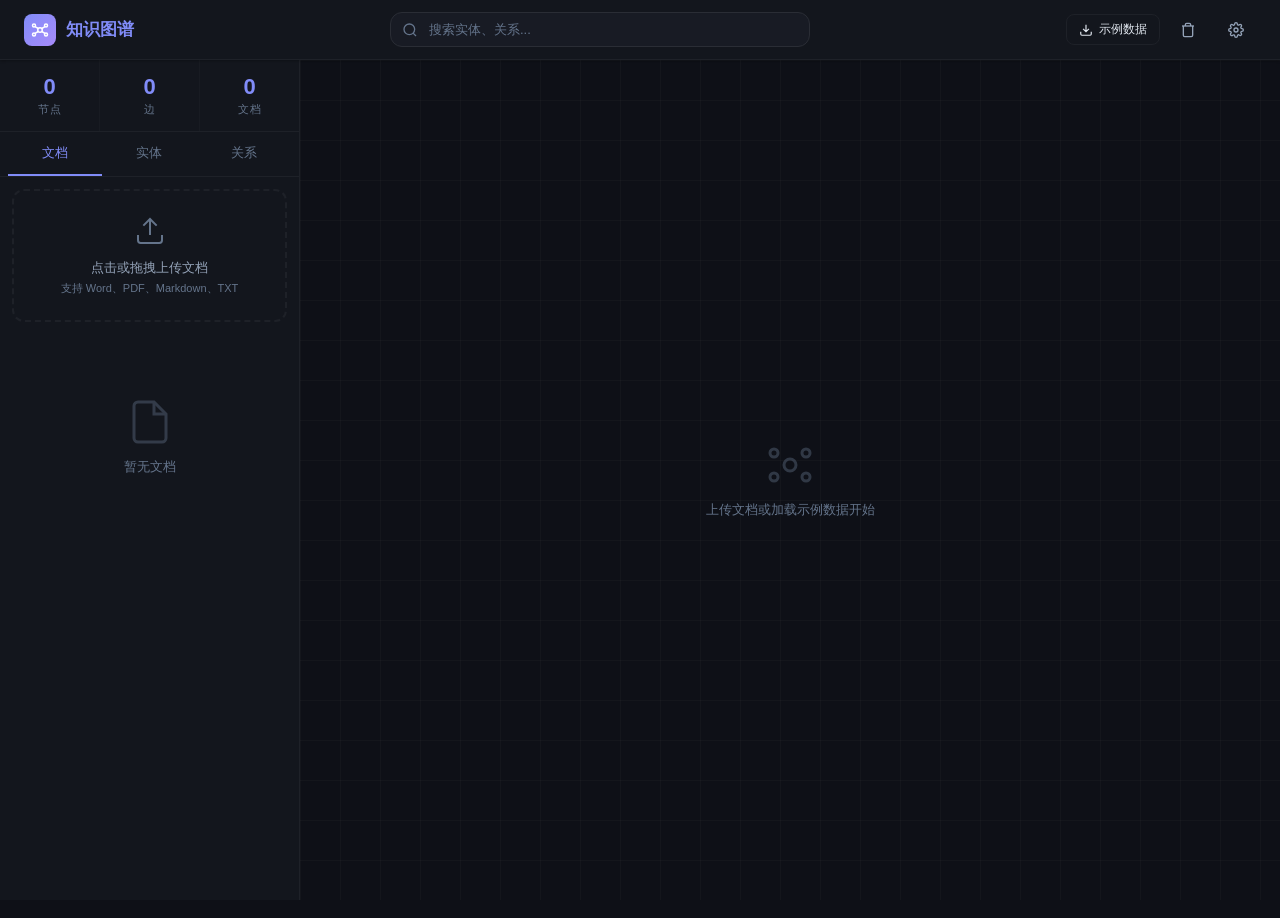
==== templates/index.html @ e2aa8353 "feat: 全局视图按钮 + 点击文档卡片筛选图谱 - 左下角新增全局视图按钮（zoom-to-fit），清除筛选并缩放适配所有节点 - 点击文档卡片单选模式：只显示该文档的实体，再次点击取消 - 修" ====
<!DOCTYPE html>
<html lang="zh-CN">
<head>
<meta charset="UTF-8">
<meta name="viewport" content="width=device-width, initial-scale=1.0">
<title>知识图谱</title>
<script src="https://d3js.org/d3.v7.min.js"></script>
<style>
*{margin:0;padding:0;box-sizing:border-box}
:root{
  --bg-primary:#13161d;
  --bg-secondary:#0e1017;
  --bg-tertiary:#181b24;
  --bg-elevated:#1a1c24;
  --border:#1e2128;
  --border-subtle:#181b22;
  --text-primary:#e2e8f0;
  --text-secondary:#94a3b8;
  --text-muted:#64748b;
  --accent:#818cf8;
  --accent-hover:#6366f1;
  --accent-light:rgba(129,140,248,0.1);
  --green:#4ade80;
  --green-light:rgba(74,222,128,0.1);
  --red:#f87171;
  --red-light:rgba(248,113,113,0.1);
  --yellow:#fbbf24;
  --yellow-light:rgba(251,191,36,0.1);
  --cyan:#22d3ee;
  --cyan-light:rgba(34,211,238,0.1);
  --purple:#a78bfa;
  --purple-light:rgba(167,139,250,0.1);
  --orange:#fb923c;
  --orange-light:rgba(251,146,60,0.1);
  --shadow-sm:0 1px 3px rgba(0,0,0,0.3);
  --shadow:0 4px 16px rgba(0,0,0,0.4);
  --shadow-lg:0 8px 32px rgba(0,0,0,0.5);
  --radius:12px;
  --radius-sm:8px;
  --radius-xs:6px;
  --transition:all 0.2s cubic-bezier(0.4,0,0.2,1);
}
body{font-family:'Inter',-apple-system,BlinkMacSystemFont,'Segoe UI',sans-serif;background:var(--bg-secondary);color:var(--text-primary);min-height:100vh;overflow:hidden}

/* Layout */
.app{display:grid;grid-template-columns:300px 1fr;grid-template-rows:60px 1fr;height:100vh}

/* Header */
.header{grid-column:1/-1;background:var(--bg-primary);border-bottom:1px solid var(--border);display:flex;align-items:center;padding:0 24px;gap:16px;z-index:100;box-shadow:var(--shadow-sm)}
.logo{display:flex;align-items:center;gap:10px;font-weight:700;font-size:17px;color:var(--accent)}
.logo-icon{width:32px;height:32px;background:linear-gradient(135deg,#818cf8,#a78bfa);border-radius:8px;display:flex;align-items:center;justify-content:center}
.logo-icon svg{width:18px;height:18px;color:#fff}
.header-center{flex:1;display:flex;justify-content:center}
.search-global{width:420px;position:relative}
.search-global input{width:100%;padding:9px 14px 9px 38px;background:var(--bg-tertiary);border:1px solid #2a2d35;border-radius:var(--radius);color:var(--text-primary);font-size:13px;outline:none;transition:var(--transition)}
.search-global input:focus{background:var(--bg-primary);border-color:var(--accent);box-shadow:0 0 0 3px var(--accent-light)}
.search-global input::placeholder{color:var(--text-muted)}
.search-global svg{position:absolute;left:12px;top:50%;transform:translateY(-50%);color:var(--text-muted)}
.header-actions{display:flex;gap:8px}

/* Buttons */
.btn{display:inline-flex;align-items:center;gap:6px;padding:8px 16px;border:1px solid var(--border);border-radius:var(--radius-sm);background:var(--bg-primary);color:var(--text-primary);font-size:13px;font-weight:500;cursor:pointer;transition:var(--transition);white-space:nowrap}
.btn:hover{background:var(--bg-tertiary);border-color:var(--text-muted)}
.btn-icon{padding:8px;border:none;background:transparent;color:var(--text-secondary)}
.btn-icon:hover{color:var(--text-primary);background:var(--bg-tertiary)}
.btn-primary{background:var(--accent);border-color:var(--accent);color:#fff}
.btn-primary:hover{background:var(--accent-hover)}
.btn-ghost{background:transparent;border-color:transparent}
.btn-ghost:hover{background:var(--bg-tertiary)}
.btn-sm{padding:6px 12px;font-size:12px}
.btn-danger{color:var(--red);border-color:var(--red)}
.btn-danger:hover{background:var(--red-light)}

/* Left Panel */
.left-panel{background:var(--bg-primary);border-right:1px solid var(--border);display:flex;flex-direction:column;overflow:hidden}

/* Stats Bar */
.stats-bar{display:flex;gap:1px;background:var(--border-subtle);border-bottom:1px solid var(--border)}
.stat{flex:1;padding:14px 16px;background:var(--bg-primary);text-align:center}
.stat-value{font-size:22px;font-weight:700;color:var(--accent)}
.stat-label{font-size:11px;color:var(--text-muted);margin-top:2px;text-transform:uppercase;letter-spacing:0.5px}

/* Tabs */
.tabs{display:flex;border-bottom:1px solid var(--border);padding:0 8px}
.tab{flex:1;padding:12px 8px;text-align:center;font-size:13px;font-weight:500;cursor:pointer;color:var(--text-muted);border-bottom:2px solid transparent;transition:var(--transition)}
.tab:hover{color:var(--text-secondary)}
.tab.active{color:var(--accent);border-color:var(--accent)}
.tab-content{flex:1;overflow-y:auto;display:none}
.tab-content.active{display:block}

/* Entity List */
.entity-list{padding:8px}
.entity-item{display:flex;align-items:center;gap:10px;padding:10px 12px;border-radius:var(--radius-sm);cursor:pointer;transition:var(--transition);margin-bottom:2px}
.entity-item:hover{background:var(--bg-tertiary)}
.entity-item.active{background:var(--accent-light)}
.entity-dot{width:10px;height:10px;border-radius:50%;flex-shrink:0;filter:drop-shadow(0 0 4px currentColor)}
.entity-info{flex:1;min-width:0}
.entity-name{font-size:13px;font-weight:500;white-space:nowrap;overflow:hidden;text-overflow:ellipsis}
.entity-type{font-size:11px;color:var(--text-muted)}
.entity-count{font-size:11px;color:var(--text-muted);background:var(--bg-tertiary);padding:2px 8px;border-radius:4px}

/* Relation List */
.relation-list{padding:8px}
.relation-item{padding:10px 12px;border-radius:var(--radius-sm);cursor:pointer;transition:var(--transition);margin-bottom:2px}
.relation-item:hover{background:var(--bg-tertiary)}
.relation-header{display:flex;align-items:center;gap:8px;font-size:13px}
.relation-arrow{color:var(--text-muted);font-size:11px}
.relation-type{font-size:11px;color:var(--accent);background:var(--accent-light);padding:2px 8px;border-radius:4px;font-weight:500}

/* Import Panel */
.import-panel{padding:16px}
.import-textarea{width:100%;min-height:180px;padding:12px;background:var(--bg-tertiary);border:1px solid var(--border);border-radius:var(--radius-sm);color:var(--text-primary);font-size:13px;font-family:inherit;resize:vertical;outline:none;transition:var(--transition)}
.import-textarea:focus{border-color:var(--accent);background:var(--bg-primary)}
.import-actions{display:flex;gap:8px;margin-top:12px}

/* Document List */
.doc-list{padding:8px}
.doc-item{padding:12px;border:1px solid var(--border);border-radius:var(--radius-sm);margin-bottom:8px;cursor:pointer;transition:var(--transition)}
.doc-item:hover{border-color:var(--accent);box-shadow:var(--shadow-sm)}
.doc-item.active{border-color:var(--accent);background:var(--accent-light)}
.doc-header{display:flex;align-items:center;justify-content:space-between;margin-bottom:6px}
.doc-name{font-size:13px;font-weight:500;display:flex;align-items:center;gap:8px}
.doc-name svg{color:var(--accent)}
.doc-status{font-size:11px;padding:2px 8px;border-radius:4px}
.doc-status.done{background:var(--green-light);color:var(--green)}
.doc-status.processing{background:var(--yellow-light);color:var(--yellow)}
.doc-status.pending{background:var(--bg-tertiary);color:var(--text-muted)}
.doc-meta{display:flex;gap:12px;font-size:11px;color:var(--text-muted)}
.doc-actions{display:flex;gap:4px;margin-top:8px}

/* Upload Area */
.upload-area{border:2px dashed var(--border);border-radius:var(--radius);padding:24px;text-align:center;cursor:pointer;transition:var(--transition);margin-bottom:16px}
.upload-area:hover{border-color:var(--accent);background:var(--accent-light)}
.upload-area.dragover{border-color:var(--accent);background:var(--accent-light)}
.upload-icon{color:var(--text-muted);margin-bottom:8px}
.upload-text{font-size:13px;color:var(--text-secondary)}
.upload-hint{font-size:11px;color:var(--text-muted);margin-top:4px}

/* Global Drag Overlay - 全页面拖拽提示 */
.drag-overlay{position:fixed;inset:0;background:rgba(129,140,248,0.06);border:3px dashed var(--accent);z-index:9999;display:none;align-items:center;justify-content:center;backdrop-filter:blur(4px)}
.drag-overlay.visible{display:flex}
.drag-overlay-box{background:var(--bg-primary);border:1px solid var(--accent);border-radius:var(--radius);padding:32px 48px;text-align:center;box-shadow:var(--shadow-lg)}
.drag-overlay-box svg{color:var(--accent);margin-bottom:12px}
.drag-overlay-box p{font-size:15px;font-weight:600;color:var(--accent);margin:0}

/* Center */
.center{position:relative;overflow:hidden;background:var(--bg-secondary)}
.graph-container{width:100%;height:100%}
.graph-container svg{width:100%;height:100%}

/* Graph Background Pattern */
.graph-bg{position:absolute;inset:0;
  background-image:
    linear-gradient(rgba(255,255,255,0.025) 1px,transparent 1px),
    linear-gradient(90deg,rgba(255,255,255,0.025) 1px,transparent 1px);
  background-size:40px 40px;
  pointer-events:none}

/* Graph Controls - 左下角 */
.graph-controls{position:absolute;bottom:12px;left:12px;display:flex;flex-direction:column;gap:0;background:var(--bg-primary);border:1px solid var(--border);border-radius:var(--radius-xs);padding:2px;z-index:10}
.graph-controls .btn{width:28px;height:28px;padding:0;display:flex;align-items:center;justify-content:center;background:transparent;border:none;color:var(--text-secondary);border-radius:var(--radius-xs)}
.graph-controls .btn:hover{background:var(--bg-tertiary);color:var(--text-primary)}

/* Graph Info */
.graph-info{position:absolute;top:12px;left:12px;display:flex;gap:6px}
.info-badge{padding:4px 8px;background:var(--bg-primary);border:1px solid var(--border);border-radius:var(--radius-xs);font-size:11px;color:var(--text-muted)}

/* Layout Selector - 内联在信息栏 */
.layout-selector{display:inline-flex;align-items:center}
.layout-selector select{padding:4px 20px 4px 8px;background:var(--bg-primary);border:1px solid var(--border);border-radius:var(--radius-xs);color:var(--text-secondary);font-size:11px;cursor:pointer;appearance:none;-webkit-appearance:none;background-image:url("data:image/svg+xml,%3Csvg xmlns='http://www.w3.org/2000/svg' width='10' height='10' viewBox='0 0 24 24' fill='none' stroke='%238c919a' stroke-width='2'%3E%3Cpath d='M6 9l6 6 6-6'/%3E%3C/svg%3E");background-repeat:no-repeat;background-position:right 6px center}

/* Right Panel - Modal */
.right-panel{position:fixed;top:50%;left:50%;transform:translate(-50%,-50%) scale(0.95);width:420px;max-height:80vh;background:var(--bg-primary);border:1px solid var(--border);border-radius:var(--radius);box-shadow:0 8px 40px rgba(0,0,0,0.6);display:none;flex-direction:column;overflow:hidden;z-index:1001;opacity:0;transition:opacity 0.2s ease,transform 0.2s ease}
.right-panel.open{display:flex;opacity:1;transform:translate(-50%,-50%) scale(1)}
.right-panel-overlay{position:fixed;inset:0;background:rgba(0,0,0,0.5);z-index:1000;display:none;backdrop-filter:blur(4px)}
.right-panel-overlay.visible{display:block}

/* Right Panel */
.detail-header{padding:16px 20px;border-bottom:1px solid var(--border);display:flex;align-items:center;justify-content:space-between}
.detail-title{font-size:15px;font-weight:600}
.detail-close{cursor:pointer;color:var(--text-muted);transition:var(--transition);padding:4px;border-radius:4px}
.detail-close:hover{color:var(--text-primary);background:var(--bg-tertiary)}
.detail-content{flex:1;overflow-y:auto;padding:16px 20px}
.detail-section{margin-bottom:24px}
.detail-section-title{font-size:11px;font-weight:600;color:var(--text-muted);text-transform:uppercase;letter-spacing:0.5px;margin-bottom:12px;padding-bottom:8px;border-bottom:1px solid var(--border-subtle)}
.detail-row{display:flex;justify-content:space-between;align-items:center;padding:10px 0;border-bottom:1px solid var(--border-subtle)}
.detail-label{font-size:12px;color:var(--text-muted);font-weight:500}
.detail-value{font-size:13px;font-weight:500;color:var(--text-primary)}

/* Connections */
.connection-item{display:flex;align-items:center;gap:10px;padding:10px 12px;border-radius:var(--radius-xs);cursor:pointer;transition:var(--transition);margin-bottom:4px}
.connection-item:hover{background:var(--bg-tertiary)}
.connection-dot{width:8px;height:8px;border-radius:50%}
.connection-name{font-size:13px;flex:1;font-weight:500}
.connection-type{font-size:11px;color:var(--accent);background:var(--accent-light);padding:3px 8px;border-radius:4px;font-weight:500}

/* Type Colors */
.type-person{background:#818cf8}
.type-organization{background:#f472b6}
.type-location{background:#34d399}
.type-technology{background:#a78bfa}
.type-concept{background:#22d3ee}
.type-event{background:#fb923c}
.type-product{background:#fbbf24}
.type-other{background:#64748b}

/* Badge Colors */
.badge{padding:3px 10px;border-radius:4px;font-size:11px;font-weight:500;display:inline-flex;align-items:center;gap:4px;background:var(--bg-tertiary);color:var(--text-secondary)}

/* Tooltip */
.tooltip{position:absolute;padding:8px 12px;background:var(--bg-primary);border:1px solid var(--border);border-radius:var(--radius-sm);font-size:12px;color:var(--text-primary);pointer-events:none;opacity:0;transition:opacity 0.15s;z-index:1000;box-shadow:var(--shadow);max-width:200px}
.tooltip.visible{opacity:1}
.tooltip-name{font-weight:600;margin-bottom:2px}
.tooltip-type{font-size:11px;color:var(--text-muted)}

/* Empty State */
.empty-state{display:flex;flex-direction:column;align-items:center;justify-content:center;padding:40px;color:var(--text-muted)}
.empty-state svg{width:48px;height:48px;margin-bottom:12px;opacity:0.4}
.empty-state p{font-size:13px}

/* Modal */
.modal-overlay{position:fixed;inset:0;background:rgba(0,0,0,0.6);z-index:1000;display:none;align-items:center;justify-content:center;backdrop-filter:blur(6px)}
.modal-overlay.visible{display:flex}
.modal{background:var(--bg-primary);border-radius:var(--radius);box-shadow:var(--shadow-lg);width:90%;max-width:500px;max-height:80vh;overflow:hidden;display:flex;flex-direction:column}
.modal-header{padding:16px 20px;border-bottom:1px solid var(--border);display:flex;align-items:center;justify-content:space-between}
.modal-title{font-size:15px;font-weight:600}
.modal-close{cursor:pointer;color:var(--text-muted);padding:4px;border-radius:4px}
.modal-close:hover{background:var(--bg-tertiary)}
.modal-body{padding:20px;overflow-y:auto;flex:1}
.modal-footer{padding:16px 20px;border-top:1px solid var(--border);display:flex;justify-content:flex-end;gap:8px}

/* Form */
.form-group{margin-bottom:16px}
.form-label{display:block;font-size:12px;font-weight:500;color:var(--text-secondary);margin-bottom:6px}
.form-input{width:100%;padding:8px 12px;background:var(--bg-tertiary);border:1px solid var(--border);border-radius:var(--radius-xs);color:var(--text-primary);font-size:13px;outline:none;transition:var(--transition)}
.form-input:focus{border-color:var(--accent);background:var(--bg-primary)}
.form-select{width:100%;padding:8px 12px;background:var(--bg-tertiary);border:1px solid var(--border);border-radius:var(--radius-xs);color:var(--text-primary);font-size:13px;cursor:pointer}

/* Search Results */
.search-results{position:absolute;top:100%;left:0;right:0;background:var(--bg-primary);border:1px solid var(--border);border-radius:var(--radius-sm);margin-top:4px;max-height:300px;overflow-y:auto;display:none;box-shadow:var(--shadow)}
.search-results.visible{display:block}
.search-result-item{padding:10px 12px;cursor:pointer;transition:var(--transition);display:flex;align-items:center;gap:10px}
.search-result-item:hover{background:var(--bg-tertiary)}

/* Scrollbar */
::-webkit-scrollbar{width:6px}
::-webkit-scrollbar-track{background:transparent}
::-webkit-scrollbar-thumb{background:#2a2d35;border-radius:3px}
::-webkit-scrollbar-thumb:hover{background:#3a3d45}

/* Animation */
@keyframes fadeIn{from{opacity:0;transform:translateY(4px)}to{opacity:1;transform:translateY(0)}}
@keyframes slideIn{from{opacity:0;transform:translateX(20px)}to{opacity:1;transform:translateX(0)}}
.fade-in{animation:fadeIn 0.2s ease}
.slide-in{animation:slideIn 0.3s ease}

/* Loading */
.loading{display:flex;align-items:center;justify-content:center;padding:20px;color:var(--text-muted);font-size:13px}
.loading::before{content:'';width:16px;height:16px;border:2px solid var(--border);border-top-color:var(--accent);border-radius:50%;animation:spin 0.8s linear infinite;margin-right:8px}
@keyframes spin{to{transform:rotate(360deg)}}

/* Document Filter Tags */
.filter-tags{display:flex;flex-wrap:wrap;gap:6px;padding:12px 16px;border-bottom:1px solid var(--border)}
.filter-tag{display:flex;align-items:center;gap:4px;padding:4px 10px;background:var(--accent-light);color:var(--accent);border-radius:4px;font-size:11px;font-weight:500}
.filter-tag-remove{cursor:pointer;opacity:0.6}
.filter-tag-remove:hover{opacity:1}
</style>
</head>
<body>

<!-- 全局拖拽上传遮罩 -->
<div class="drag-overlay" id="dragOverlay">
  <div class="drag-overlay-box">
    <svg width="48" height="48" viewBox="0 0 24 24" fill="none" stroke="currentColor" stroke-width="1.5">
      <path d="M21 15v4a2 2 0 01-2 2H5a2 2 0 01-2-2v-4M17 8l-5-5-5 5M12 3v12"/>
    </svg>
    <p>松手上传文档</p>
  </div>
</div>

<div class="app">
  <!-- Header -->
  <header class="header">
    <div class="logo">
      <div class="logo-icon">
        <svg viewBox="0 0 24 24" fill="none" stroke="currentColor" stroke-width="2">
          <circle cx="12" cy="12" r="3"/>
          <circle cx="4" cy="6" r="2"/>
          <circle cx="20" cy="6" r="2"/>
          <circle cx="4" cy="18" r="2"/>
          <circle cx="20" cy="18" r="2"/>
          <line x1="9.5" y1="10" x2="5.5" y2="7.5"/>
          <line x1="14.5" y1="10" x2="18.5" y2="7.5"/>
          <line x1="9.5" y1="14" x2="5.5" y2="16.5"/>
          <line x1="14.5" y1="14" x2="18.5" y2="16.5"/>
        </svg>
      </div>
      知识图谱
    </div>
    <div class="header-center">
      <div class="search-global">
        <svg width="16" height="16" viewBox="0 0 24 24" fill="none" stroke="currentColor" stroke-width="2">
          <circle cx="11" cy="11" r="8"/><line x1="21" y1="21" x2="16.65" y2="16.65"/>
        </svg>
        <input type="text" placeholder="搜索实体、关系..." id="globalSearch" autocomplete="off">
        <div class="search-results" id="searchResults"></div>
      </div>
    </div>
    <div class="header-actions">
      <button class="btn btn-sm" onclick="loadDemo()">
        <svg width="14" height="14" viewBox="0 0 24 24" fill="none" stroke="currentColor" stroke-width="2">
          <path d="M21 15v4a2 2 0 01-2 2H5a2 2 0 01-2-2v-4M7 10l5 5 5-5M12 15V3"/>
        </svg>
        示例数据
      </button>
      <button class="btn btn-sm btn-icon" onclick="clearGraph()" title="清空图谱">
        <svg width="16" height="16" viewBox="0 0 24 24" fill="none" stroke="currentColor" stroke-width="2">
          <polyline points="3 6 5 6 21 6"/><path d="M19 6v14a2 2 0 01-2 2H7a2 2 0 01-2-2V6m3 0V4a2 2 0 012-2h4a2 2 0 012 2v2"/>
        </svg>
      </button>
      <button class="btn btn-sm btn-icon" onclick="openSettings()" title="设置">
        <svg width="16" height="16" viewBox="0 0 24 24" fill="none" stroke="currentColor" stroke-width="2">
          <circle cx="12" cy="12" r="3"/><path d="M19.4 15a1.65 1.65 0 00.33 1.82l.06.06a2 2 0 010 2.83 2 2 0 01-2.83 0l-.06-.06a1.65 1.65 0 00-1.82-.33 1.65 1.65 0 00-1 1.51V21a2 2 0 01-2 2 2 2 0 01-2-2v-.09A1.65 1.65 0 009 19.4a1.65 1.65 0 00-1.82.33l-.06.06a2 2 0 01-2.83 0 2 2 0 010-2.83l.06-.06A1.65 1.65 0 004.68 15a1.65 1.65 0 00-1.51-1H3a2 2 0 01-2-2 2 2 0 012-2h.09A1.65 1.65 0 004.6 9a1.65 1.65 0 00-.33-1.82l-.06-.06a2 2 0 010-2.83 2 2 0 012.83 0l.06.06A1.65 1.65 0 009 4.68a1.65 1.65 0 001-1.51V3a2 2 0 012-2 2 2 0 012 2v.09a1.65 1.65 0 001 1.51 1.65 1.65 0 001.82-.33l.06-.06a2 2 0 012.83 0 2 2 0 010 2.83l-.06.06A1.65 1.65 0 0019.4 9a1.65 1.65 0 001.51 1H21a2 2 0 012 2 2 2 0 01-2 2h-.09a1.65 1.65 0 00-1.51 1z"/>
        </svg>
      </button>
    </div>
  </header>

  <!-- Left Panel -->
  <div class="left-panel">
    <div class="stats-bar">
      <div class="stat">
        <div class="stat-value" id="statNodes">0</div>
        <div class="stat-label">节点</div>
      </div>
      <div class="stat">
        <div class="stat-value" id="statEdges">0</div>
        <div class="stat-label">边</div>
      </div>
      <div class="stat">
        <div class="stat-value" id="statDocs">0</div>
        <div class="stat-label">文档</div>
      </div>
    </div>

    <div class="tabs">
      <div class="tab active" data-tab="documents" onclick="switchTab(this)">文档</div>
      <div class="tab" data-tab="entities" onclick="switchTab(this)">实体</div>
      <div class="tab" data-tab="relations" onclick="switchTab(this)">关系</div>
    </div>

    <!-- Documents Tab -->
    <div id="tab-documents" class="tab-content active">
      <div style="padding:12px">
        <div class="upload-area" id="uploadArea" onclick="document.getElementById('fileInput').click()">
          <div class="upload-icon">
            <svg width="32" height="32" viewBox="0 0 24 24" fill="none" stroke="currentColor" stroke-width="1.5">
              <path d="M21 15v4a2 2 0 01-2 2H5a2 2 0 01-2-2v-4M17 8l-5-5-5 5M12 3v12"/>
            </svg>
          </div>
          <div class="upload-text">点击或拖拽上传文档</div>
          <div class="upload-hint">支持 Word、PDF、Markdown、TXT</div>
        </div>
        <input type="file" id="fileInput" accept=".docx,.pdf,.md,.txt" style="display:none" onchange="handleFileUpload(this.files)">
      </div>
      <div class="doc-list" id="docList">
        <div class="empty-state">
          <svg viewBox="0 0 24 24" fill="none" stroke="currentColor" stroke-width="1.5">
            <path d="M14 2H6a2 2 0 00-2 2v16a2 2 0 002 2h12a2 2 0 002-2V8z"/><polyline points="14 2 14 8 20 8"/>
          </svg>
          <p>暂无文档</p>
        </div>
      </div>
    </div>

    <!-- Entities Tab -->
    <div id="tab-entities" class="tab-content">
      <div class="entity-list" id="entityList">
        <div class="empty-state">
          <svg viewBox="0 0 24 24" fill="none" stroke="currentColor" stroke-width="1.5">
            <circle cx="12" cy="12" r="10"/><path d="M12 16v-4M12 8h.01"/>
          </svg>
          <p>暂无实体数据</p>
        </div>
      </div>
    </div>

    <!-- Relations Tab -->
    <div id="tab-relations" class="tab-content">
      <div class="relation-list" id="relationList">
        <div class="empty-state">
          <svg viewBox="0 0 24 24" fill="none" stroke="currentColor" stroke-width="1.5">
            <path d="M10 13a5 5 0 007.54.54l3-3a5 5 0 00-7.07-7.07l-1.72 1.71"/>
            <path d="M14 11a5 5 0 00-7.54-.54l-3 3a5 5 0 007.07 7.07l1.71-1.71"/>
          </svg>
          <p>暂无关系数据</p>
        </div>
      </div>
    </div>
  </div>

  <!-- Center - Graph -->
  <div class="center">
    <div class="graph-bg"></div>
    <div class="graph-container" id="graphContainer">
      <div class="empty-state" id="graphEmpty" style="height:100%">
        <svg viewBox="0 0 24 24" fill="none" stroke="currentColor" stroke-width="1.5">
          <circle cx="12" cy="12" r="3"/>
          <circle cx="4" cy="6" r="2"/>
          <circle cx="20" cy="6" r="2"/>
          <circle cx="4" cy="18" r="2"/>
          <circle cx="20" cy="18" r="2"/>
        </svg>
        <p>上传文档或加载示例数据开始</p>
      </div>
    </div>
    <div class="filter-tags" id="filterTags" style="display:none"></div>
    <div class="graph-info" id="graphInfo" style="display:none">
      <div class="info-badge"><span id="zoomLevel">100%</span></div>
      <div class="layout-selector">
        <select id="layoutSelect" onchange="changeLayout(this.value)">
          <option value="force">力导向布局</option>
          <option value="circular">环形布局</option>
          <option value="grid">网格布局</option>
        </select>
      </div>
    </div>
    <div class="graph-controls" id="graphControls" style="display:none">
      <button class="btn btn-icon" onclick="zoomIn()" title="放大">
        <svg width="14" height="14" viewBox="0 0 24 24" fill="none" stroke="currentColor" stroke-width="2">
          <line x1="12" y1="5" x2="12" y2="19"/><line x1="5" y1="12" x2="19" y2="12"/>
        </svg>
      </button>
      <button class="btn btn-icon" onclick="zoomOut()" title="缩小">
        <svg width="14" height="14" viewBox="0 0 24 24" fill="none" stroke="currentColor" stroke-width="2">
          <line x1="5" y1="12" x2="19" y2="12"/>
        </svg>
      </button>
      <button class="btn btn-icon" onclick="resetZoom()" title="重置">
        <svg width="14" height="14" viewBox="0 0 24 24" fill="none" stroke="currentColor" stroke-width="2">
          <path d="M3 12a9 9 0 109-9 9.75 9.75 0 00-6.74 2.74L3 8"/><path d="M3 3v5h5"/>
        </svg>
      </button>
      <button class="btn btn-icon" onclick="zoomToFit()" title="全局视图" style="border-top:1px solid var(--border);margin-top:4px;padding-top:8px">
        <svg width="14" height="14" viewBox="0 0 24 24" fill="none" stroke="currentColor" stroke-width="2">
          <path d="M15 3h6v6M9 21H3v-6M21 3l-7 7M3 21l7-7"/>
        </svg>
      </button>
    </div>
  </div>

  <!-- Right Panel - Detail Modal -->
  <div class="right-panel-overlay" id="detailOverlay" onclick="closeDetail()"></div>
  <div class="right-panel" id="detailPanel">
    <div class="detail-header">
      <div class="detail-title" id="detailTitle">详情</div>
      <div class="detail-close" onclick="closeDetail()">
        <svg width="18" height="18" viewBox="0 0 24 24" fill="none" stroke="currentColor" stroke-width="2">
          <line x1="18" y1="6" x2="6" y2="18"/><line x1="6" y1="6" x2="18" y2="18"/>
        </svg>
      </div>
    </div>
    <div class="detail-content" id="detailContent"></div>
  </div>
</div>

<!-- Entity Edit Modal -->
<div class="modal-overlay" id="entityModal">
  <div class="modal">
    <div class="modal-header">
      <div class="modal-title">编辑实体</div>
      <div class="modal-close" onclick="closeModal('entityModal')">
        <svg width="18" height="18" viewBox="0 0 24 24" fill="none" stroke="currentColor" stroke-width="2">
          <line x1="18" y1="6" x2="6" y2="18"/><line x1="6" y1="6" x2="18" y2="18"/>
        </svg>
      </div>
    </div>
    <div class="modal-body">
      <div class="form-group">
        <label class="form-label">实体名称</label>
        <input type="text" class="form-input" id="entityName">
      </div>
      <div class="form-group">
        <label class="form-label">实体类型</label>
        <select class="form-select" id="entityType">
          <option value="person">人物</option>
          <option value="organization">组织</option>
          <option value="location">地点</option>
          <option value="technology">技术</option>
          <option value="concept">概念</option>
          <option value="event">事件</option>
          <option value="product">产品</option>
          <option value="other">其他</option>
        </select>
      </div>
      <div class="form-group">
        <label class="form-label">描述</label>
        <textarea class="form-input" id="entityDesc" rows="3"></textarea>
      </div>
    </div>
    <div class="modal-footer">
      <button class="btn" onclick="closeModal('entityModal')">取消</button>
      <button class="btn btn-primary" onclick="saveEntity()">保存</button>
    </div>
  </div>
</div>

<!-- Relation Edit Modal -->
<div class="modal-overlay" id="relationModal">
  <div class="modal">
    <div class="modal-header">
      <div class="modal-title">编辑关系</div>
      <div class="modal-close" onclick="closeModal('relationModal')">
        <svg width="18" height="18" viewBox="0 0 24 24" fill="none" stroke="currentColor" stroke-width="2">
          <line x1="18" y1="6" x2="6" y2="18"/><line x1="6" y1="6" x2="18" y2="18"/>
        </svg>
      </div>
    </div>
    <div class="modal-body">
      <div class="form-group">
        <label class="form-label">源实体</label>
        <input type="text" class="form-input" id="relSource" readonly>
      </div>
      <div class="form-group">
        <label class="form-label">关系类型</label>
        <input type="text" class="form-input" id="relType" placeholder="如：属于、使用、位于...">
      </div>
      <div class="form-group">
        <label class="form-label">目标实体</label>
        <input type="text" class="form-input" id="relTarget" readonly>
      </div>
      <div class="form-group">
        <label class="form-label">证据文本</label>
        <textarea class="form-input" id="relEvidence" rows="2"></textarea>
      </div>
    </div>
    <div class="modal-footer">
      <button class="btn btn-danger" onclick="deleteRelation()" style="margin-right:auto">删除</button>
      <button class="btn" onclick="closeModal('relationModal')">取消</button>
      <button class="btn btn-primary" onclick="saveRelation()">保存</button>
    </div>
  </div>
</div>

<!-- Document Review Modal -->
<div class="modal-overlay" id="reviewModal">
  <div class="modal" style="max-width:700px">
    <div class="modal-header">
      <div class="modal-title" id="reviewTitle">文档审核</div>
      <div class="modal-close" onclick="closeModal('reviewModal')">
        <svg width="18" height="18" viewBox="0 0 24 24" fill="none" stroke="currentColor" stroke-width="2">
          <line x1="18" y1="6" x2="6" y2="18"/><line x1="6" y1="6" x2="18" y2="18"/>
        </svg>
      </div>
    </div>
    <div class="modal-body" id="reviewContent" style="max-height:60vh"></div>
    <div class="modal-footer">
      <button class="btn" onclick="closeModal('reviewModal')">取消</button>
      <button class="btn btn-primary" onclick="confirmDocument()">确认并入图谱</button>
    </div>
  </div>
</div>

<!-- Settings Modal -->
<div class="modal-overlay" id="settingsModal">
  <div class="modal" style="max-width:480px">
    <div class="modal-header">
      <div class="modal-title">设置</div>
      <div class="modal-close" onclick="closeModal('settingsModal')">
        <svg width="18" height="18" viewBox="0 0 24 24" fill="none" stroke="currentColor" stroke-width="2">
          <line x1="18" y1="6" x2="6" y2="18"/><line x1="6" y1="6" x2="18" y2="18"/>
        </svg>
      </div>
    </div>
    <div class="modal-body" style="padding:20px">
      <div style="margin-bottom:20px">
        <h4 style="font-size:13px;font-weight:600;color:var(--text-secondary);margin-bottom:14px;text-transform:uppercase;letter-spacing:0.5px">LLM 模型配置</h4>
        
        <label style="display:block;margin-bottom:12px">
          <span style="font-size:12px;color:var(--text-muted);display:block;margin-bottom:4px">Provider</span>
          <select id="cfgProvider" style="width:100%;padding:8px 12px;background:var(--bg-tertiary);border:1px solid var(--border);border-radius:var(--radius-sm);color:var(--text-primary);font-size:13px;outline:none">
            <option value="deepseek">DeepSeek</option>
            <option value="ollama">Ollama (本地)</option>
            <option value="openai">OpenAI 兼容</option>
          </select>
        </label>
        
        <label style="display:block;margin-bottom:12px">
          <span style="font-size:12px;color:var(--text-muted);display:block;margin-bottom:4px">API Key</span>
          <input type="password" id="cfgApiKey" placeholder="sk-..." style="width:100%;padding:8px 12px;background:var(--bg-tertiary);border:1px solid var(--border);border-radius:var(--radius-sm);color:var(--text-primary);font-size:13px;outline:none;box-sizing:border-box">
        </label>
        
        <label style="display:block;margin-bottom:12px">
          <span style="font-size:12px;color:var(--text-muted);display:block;margin-bottom:4px">Base URL</span>
          <input type="text" id="cfgBaseUrl" placeholder="https://api.deepseek.com" style="width:100%;padding:8px 12px;background:var(--bg-tertiary);border:1px solid var(--border);border-radius:var(--radius-sm);color:var(--text-primary);font-size:13px;outline:none;box-sizing:border-box">
        </label>
        
        <label style="display:block;margin-bottom:12px">
          <span style="font-size:12px;color:var(--text-muted);display:block;margin-bottom:4px">模型名称</span>
          <input type="text" id="cfgModel" placeholder="deepseek-chat" style="width:100%;padding:8px 12px;background:var(--bg-tertiary);border:1px solid var(--border);border-radius:var(--radius-sm);color:var(--text-primary);font-size:13px;outline:none;box-sizing:border-box">
        </label>
        
        <div style="display:grid;grid-template-columns:1fr 1fr;gap:12px">
          <label style="display:block">
            <span style="font-size:12px;color:var(--text-muted);display:block;margin-bottom:4px">Temperature</span>
            <input type="number" id="cfgTemp" step="0.1" min="0" max="2" style="width:100%;padding:8px 12px;background:var(--bg-tertiary);border:1px solid var(--border);border-radius:var(--radius-sm);color:var(--text-primary);font-size:13px;outline:none;box-sizing:border-box">
          </label>
          <label style="display:block">
            <span style="font-size:12px;color:var(--text-muted);display:block;margin-bottom:4px">Max Tokens</span>
            <input type="number" id="cfgMaxTokens" step="256" min="256" style="width:100%;padding:8px 12px;background:var(--bg-tertiary);border:1px solid var(--border);border-radius:var(--radius-sm);color:var(--text-primary);font-size:13px;outline:none;box-sizing:border-box">
          </label>
        </div>
      </div>
      
      <div id="settingsStatus" style="font-size:12px;padding:8px 12px;border-radius:var(--radius-sm);display:none;margin-bottom:12px"></div>
    </div>
    <div class="modal-footer">
      <button class="btn" onclick="testLLM()" style="margin-right:auto">
        <svg width="14" height="14" viewBox="0 0 24 24" fill="none" stroke="currentColor" stroke-width="2"><polyline points="20 6 9 17 4 12"/></svg>
        测试连接
      </button>
      <button class="btn" onclick="closeModal('settingsModal')">取消</button>
      <button class="btn btn-primary" onclick="saveSettings()">保存</button>
    </div>
  </div>
</div>

<div class="tooltip" id="tooltip"></div>

<script>
// ============================================================
// State
// ============================================================
let graphData = { nodes: [], links: [] };
let documents = [];
let selectedDocs = [];
let simulation = null;
let svg, g, zoom;
let selectedNode = null;
let currentLayout = 'force';
let editingEntity = null;
let editingRelation = null;

const typeColors = {
  person: '#818cf8',
  organization: '#f472b6',
  location: '#34d399',
  technology: '#a78bfa',
  concept: '#22d3ee',
  event: '#fb923c',
  product: '#fbbf24',
  other: '#64748b'
};

const typeLabels = {
  person: '人物',
  organization: '组织',
  location: '地点',
  technology: '技术',
  concept: '概念',
  event: '事件',
  product: '产品',
  other: '其他'
};

const typeIcons = {
  person: '👤',
  organization: '🏢',
  location: '📍',
  technology: '💻',
  concept: '💡',
  event: '📅',
  product: '📦',
  other: '📎'
};

// ============================================================
// API
// ============================================================
const API = {
  async get(url) {
    const res = await fetch(url);
    return res.json();
  },
  async post(url, data) {
    const res = await fetch(url, {
      method: 'POST',
      headers: { 'Content-Type': 'application/json' },
      body: JSON.stringify(data)
    });
    return res.json();
  },
  async upload(url, formData) {
    const res = await fetch(url, {
      method: 'POST',
      body: formData
    });
    return res.json();
  },
  async put(url, data) {
    const res = await fetch(url, {
      method: 'PUT',
      headers: { 'Content-Type': 'application/json' },
      body: JSON.stringify(data)
    });
    return res.json();
  },
  async del(url) {
    const res = await fetch(url, { method: 'DELETE' });
    return res.json();
  }
};

// ============================================================
// Init
// ============================================================
function init() {
  initGraph();
  initDragDrop();
  loadData();
  initSearch();
}

function initGraph() {
  const container = document.getElementById('graphContainer');
  svg = d3.select(container).append('svg');
  
  zoom = d3.zoom()
    .scaleExtent([0.1, 4])
    .on('zoom', (e) => {
      g.attr('transform', e.transform);
      document.getElementById('zoomLevel').textContent = Math.round(e.transform.k * 100) + '%';
    });
  
  svg.call(zoom);
  g = svg.append('g');
  
  const resize = () => {
    const { width, height } = container.getBoundingClientRect();
    svg.attr('width', width).attr('height', height);
  };
  resize();
  setTimeout(resize, 100);
  window.addEventListener('resize', resize);
}

function initDragDrop() {
  const overlay = document.getElementById('dragOverlay');
  let dragCounter = 0;

  // 拖文件进入页面时显示遮罩
  document.addEventListener('dragenter', (e) => {
    e.preventDefault();
    dragCounter++;
    if (e.dataTransfer.types.includes('Files')) {
      overlay.classList.add('visible');
    }
  });

  document.addEventListener('dragover', (e) => {
    e.preventDefault();
    e.dataTransfer.dropEffect = 'copy';
  });

  document.addEventListener('dragleave', (e) => {
    e.preventDefault();
    dragCounter--;
    if (dragCounter <= 0) {
      dragCounter = 0;
      overlay.classList.remove('visible');
    }
  });

  // 全页面 drop — 任意位置放下文件都上传
  document.addEventListener('drop', (e) => {
    e.preventDefault();
    dragCounter = 0;
    overlay.classList.remove('visible');
    const files = e.dataTransfer?.files;
    if (files && files.length > 0) {
      handleFileUpload(files);
    }
  });
}

// ============================================================
// Data Loading
// ============================================================
async function loadData() {
  const [entities, relations, stats] = await Promise.all([
    API.get('/api/entities'),
    API.get('/api/relations'),
    API.get('/api/stats').catch(() => ({ entity_count: 0, relation_count: 0 }))
  ]);
  
  document.getElementById('statNodes').textContent = stats.entity_count || entities.length;
  document.getElementById('statEdges').textContent = stats.relation_count || relations.length;
  
  const nodeMap = new Map();
  entities.forEach(e => {
    nodeMap.set(e.name, {
      id: e.name,
      name: e.name,
      type: e.entity_type,
      description: e.description,
      properties: e.properties,
      source_doc_ids: e.source_doc_ids || []
    });
  });
  
  const links = relations.map(r => ({
    source: r.source,
    target: r.target,
    type: r.type || r.relation_type,
    weight: r.weight,
    evidence: r.evidence,
    source_doc_ids: r.source_doc_ids || []
  })).filter(l => nodeMap.has(l.source) && nodeMap.has(l.target));
  
  graphData = {
    nodes: Array.from(nodeMap.values()),
    links: links
  };
  
  updateEntityList();
  updateRelationList();
  renderGraph();
}

async function loadDocuments() {
  documents = await API.get('/api/documents');
  document.getElementById('statDocs').textContent = documents.length;
  updateDocumentList();
}

// ============================================================
// File Upload
// ============================================================
async function handleFileUpload(files) {
  for (const file of files) {
    const formData = new FormData();
    formData.append('file', file);
    
    try {
      // 上传文件，获取 task_id
      const result = await API.upload('/api/documents/upload', formData);
      
      if (result.task_id) {
        // 轮询等待 LLM 处理完成
        showProcessingToast(file.name);
        const taskResult = await pollTask(result.task_id);
        hideProcessingToast();
        
        if (taskResult.status === 'completed') {
          showReviewModal(taskResult);
        } else if (taskResult.error) {
          alert('处理失败: ' + taskResult.error);
        }
      }
    } catch (err) {
      hideProcessingToast();
      alert('上传失败: ' + err.message);
    }
  }
  
  loadDocuments();
}

// 轮询任务状态
async function pollTask(taskId) {
  const maxAttempts = 120; // 最多等 2 分钟
  for (let i = 0; i < maxAttempts; i++) {
    await new Promise(r => setTimeout(r, 1000));
    try {
      const task = await API.get(`/api/tasks/${taskId}`);
      if (task.status === 'completed' || task.error) {
        return task;
      }
    } catch (e) {
      // 继续轮询
    }
  }
  return {status: 'timeout', error: '处理超时'};
}

// 处理中的 toast 提示
let toastEl = null;
function showProcessingToast(filename) {
  toastEl = document.createElement('div');
  toastEl.id = 'processingToast';
  toastEl.style.cssText = 'position:fixed;bottom:24px;left:50%;transform:translateX(-50%);background:var(--bg-primary);border:1px solid var(--border);border-radius:var(--radius);padding:12px 20px;box-shadow:var(--shadow-lg);z-index:9999;display:flex;align-items:center;gap:10px;font-size:13px';
  toastEl.innerHTML = `<svg width="16" height="16" viewBox="0 0 24 24" fill="none" stroke="var(--accent)" stroke-width="2" style="animation:spin 1s linear infinite"><circle cx="12" cy="12" r="10" stroke-dasharray="32" stroke-dashoffset="32"><animate attributeName="stroke-dashoffset" values="32;0" dur="1s" repeatCount="indefinite"/></circle></svg> 正在分析 <b>${filename}</b>，请稍候...`;
  document.body.appendChild(toastEl);
}
function hideProcessingToast() {
  if (toastEl) { toastEl.remove(); toastEl = null; }
}

// ============================================================
// Document Review
// ============================================================
// 当前审核的任务数据
let currentReviewTask = null;

function showReviewModal(task) {
  currentReviewTask = task;
  document.getElementById('reviewTitle').textContent = task.filename || task.input_type || '文档分析结果';
  
  const entities = task.entities || [];
  const relations = task.relations || [];
  
  let html = `
    <div style="margin-bottom:16px">
      <h4 style="font-size:13px;color:var(--text-secondary);margin-bottom:8px">抽取的实体 (${entities.length})</h4>
      <div style="display:flex;flex-wrap:wrap;gap:6px">
  `;
  
  entities.forEach(e => {
    html += `<span class="badge badge-${e.entity_type}">${e.name}</span>`;
  });
  
  html += `</div></div>
    <div>
      <h4 style="font-size:13px;color:var(--text-secondary);margin-bottom:8px">识别的关系 (${relations.length})</h4>
      <div style="display:flex;flex-direction:column;gap:6px">
  `;
  
  relations.forEach((r, i) => {
    html += `
      <div style="display:flex;align-items:center;gap:8px;padding:8px;background:var(--bg-tertiary);border-radius:6px">
        <span style="font-size:12px">${r.source}</span>
        <span class="relation-type">${r.type}</span>
        <span style="font-size:12px">${r.target}</span>
      </div>
    `;
  });
  
  html += '</div></div>';
  
  document.getElementById('reviewContent').innerHTML = html;
  document.getElementById('reviewModal').classList.add('visible');
}

async function confirmDocument() {
  if (!currentReviewTask) return;
  
  try {
    await API.post('/api/documents/ingest-confirm', {
      task_id: currentReviewTask.id,
      entities: currentReviewTask.entities || [],
      relations: currentReviewTask.relations || []
    });
  } catch (err) {
    console.error('确认导入失败:', err);
  }
  
  currentReviewTask = null;
  closeModal('reviewModal');
  await loadData();
  await loadDocuments();
}

// ============================================================
// Graph Rendering
// ============================================================
function renderGraph() {
  const container = document.getElementById('graphContainer');
  const emptyState = document.getElementById('graphEmpty');
  const graphInfo = document.getElementById('graphInfo');
  
  // Filter by selected documents
  let filteredNodes = graphData.nodes;
  let filteredLinks = graphData.links;
  
  if (selectedDocs.length > 0) {
    filteredNodes = graphData.nodes.filter(n => 
      n.source_doc_ids.some(d => selectedDocs.includes(d))
    );
    const nodeIds = new Set(filteredNodes.map(n => n.id));
    filteredLinks = graphData.links.filter(l => 
      nodeIds.has(l.source.id || l.source) && nodeIds.has(l.target.id || l.target)
    );
  }
  
  if (filteredNodes.length === 0) {
    emptyState.style.display = 'flex';
    graphInfo.style.display = 'none';
    document.getElementById('graphControls').style.display = 'none';
    g.selectAll('*').remove();
    return;
  }
  
  emptyState.style.display = 'none';
  graphInfo.style.display = 'flex';
  document.getElementById('graphControls').style.display = 'flex';
  // visibleNodes removed - info shown in left sidebar stats
  
  g.selectAll('*').remove();
  
  // Defs
  const defs = svg.append('defs');
  
  // Arrow marker
  defs.append('marker')
    .attr('id', 'arrowhead')
    .attr('viewBox', '0 -5 10 10')
    .attr('refX', 28)
    .attr('refY', 0)
    .attr('markerWidth', 8)
    .attr('markerHeight', 8)
    .attr('orient', 'auto')
    .append('path')
    .attr('d', 'M0,-4L10,0L0,4')
    .attr('fill', '#334155');
  
  // Node glow filter
  const filter = defs.append('filter')
    .attr('id', 'glow')
    .attr('x', '-50%')
    .attr('y', '-50%')
    .attr('width', '200%')
    .attr('height', '200%');
  filter.append('feGaussianBlur')
    .attr('stdDeviation', '6')
    .attr('result', 'coloredBlur');
  const feMerge = filter.append('feMerge');
  feMerge.append('feMergeNode').attr('in', 'coloredBlur');
  feMerge.append('feMergeNode').attr('in', 'SourceGraphic');
  
  // Links
  const link = g.append('g')
    .attr('class', 'links')
    .selectAll('path')
    .data(filteredLinks)
    .join('path')
    .attr('fill', 'none')
    .attr('stroke', '#1e293b')
    .attr('stroke-width', d => Math.max(1.5, d.weight || 1.5))
    .attr('marker-end', 'url(#arrowhead)');
  
  // Link labels
  const linkLabel = g.append('g')
    .attr('class', 'link-labels')
    .selectAll('text')
    .data(filteredLinks)
    .join('text')
    .text(d => d.type)
    .attr('font-size', '10px')
    .attr('fill', '#475569')
    .attr('text-anchor', 'middle')
    .attr('dy', -6)
    .style('pointer-events', 'none');
  
  // Nodes
  const node = g.append('g')
    .attr('class', 'nodes')
    .selectAll('g')
    .data(filteredNodes)
    .join('g')
    .call(d3.drag()
      .on('start', dragstarted)
      .on('drag', dragged)
      .on('end', dragended));
  
  // Node outer glow ring
  node.append('circle')
    .attr('r', d => getNodeRadius(d) + 8)
    .attr('fill', 'none')
    .attr('stroke', d => typeColors[d.type])
    .attr('stroke-width', 1.5)
    .attr('opacity', 0.25)
    .style('pointer-events', 'none');

  // Node main circle with glow
  node.append('circle')
    .attr('r', d => getNodeRadius(d))
    .attr('fill', d => typeColors[d.type])
    .attr('stroke', '#13161d')
    .attr('stroke-width', 2)
    .style('cursor', 'pointer')
    .style('filter', 'url(#glow)')
    .on('mouseover', showTooltip)
    .on('mouseout', hideTooltip)
    .on('click', (e, d) => {
      e.stopPropagation();
      selectNode(d);
    })
    .on('dblclick', (e, d) => {
      e.stopPropagation();
      openEntityEdit(d);
    });
  
  // Node labels
  node.append('text')
    .text(d => d.name.length > 8 ? d.name.slice(0, 8) + '...' : d.name)
    .attr('font-size', '11px')
    .attr('font-weight', '500')
    .attr('fill', '#94a3b8')
    .attr('text-anchor', 'middle')
    .attr('dy', d => getNodeRadius(d) + 20)
    .style('pointer-events', 'none');
  
  // Simulation
  if (currentLayout === 'force') {
    simulation = d3.forceSimulation(filteredNodes)
      .velocityDecay(0.4)
      .force('link', d3.forceLink(filteredLinks).id(d => d.id).distance(180))
      .force('charge', d3.forceManyBody().strength(-600).distanceMax(500))
      .force('center', d3.forceCenter(container.clientWidth / 2, container.clientHeight / 2).strength(0.03))
      .force('collision', d3.forceCollide().radius(60).strength(1))
      .force('x', d3.forceX(container.clientWidth / 2).strength(0.005))
      .force('y', d3.forceY(container.clientHeight / 2).strength(0.005));
    
    simulation.on('tick', () => {
      link.attr('d', d => {
        const dx = d.target.x - d.source.x;
        const dy = d.target.y - d.source.y;
        return `M${d.source.x},${d.source.y}L${d.target.x},${d.target.y}`;
      });
      
      linkLabel
        .attr('x', d => (d.source.x + d.target.x) / 2)
        .attr('y', d => (d.source.y + d.target.y) / 2);
      
      node.attr('transform', d => `translate(${d.x},${d.y})`);
    });
  } else if (currentLayout === 'circular') {
    const radius = Math.min(container.clientWidth, container.clientHeight) / 3;
    const angleStep = (2 * Math.PI) / filteredNodes.length;
    
    filteredNodes.forEach((d, i) => {
      d.x = container.clientWidth / 2 + radius * Math.cos(i * angleStep);
      d.y = container.clientHeight / 2 + radius * Math.sin(i * angleStep);
    });
    
    link.attr('d', d => `M${d.source.x},${d.source.y}L${d.target.x},${d.target.y}`);
    linkLabel.attr('x', d => (d.source.x + d.target.x) / 2).attr('y', d => (d.source.y + d.target.y) / 2);
    node.attr('transform', d => `translate(${d.x},${d.y})`);
  } else if (currentLayout === 'grid') {
    const cols = Math.ceil(Math.sqrt(filteredNodes.length));
    const spacing = 100;
    const startX = (container.clientWidth - (cols - 1) * spacing) / 2;
    const startY = 100;
    
    filteredNodes.forEach((d, i) => {
      d.x = startX + (i % cols) * spacing;
      d.y = startY + Math.floor(i / cols) * spacing;
    });
    
    link.attr('d', d => `M${d.source.x},${d.source.y}L${d.target.x},${d.target.y}`);
    linkLabel.attr('x', d => (d.source.x + d.target.x) / 2).attr('y', d => (d.source.y + d.target.y) / 2);
    node.attr('transform', d => `translate(${d.x},${d.y})`);
  }
  
  setTimeout(() => {
    const bounds = g.node().getBBox();
    const fullWidth = container.clientWidth;
    const fullHeight = container.clientHeight;
    const width = bounds.width;
    const height = bounds.height;
    const midX = bounds.x + width / 2;
    const midY = bounds.y + height / 2;
    
    if (width > 0 && height > 0) {
      const scale = 0.8 / Math.max(width / fullWidth, height / fullHeight);
      const translate = [fullWidth / 2 - scale * midX, fullHeight / 2 - scale * midY];
      
      svg.transition().duration(500).call(
        zoom.transform,
        d3.zoomIdentity.translate(translate[0], translate[1]).scale(scale)
      );
    }
  }, 500);
}

function getNodeRadius(d) {
  const connections = graphData.links.filter(l => 
    (l.source.id || l.source) === d.id || (l.target.id || l.target) === d.id
  ).length;
  return Math.max(20, Math.min(36, 16 + connections * 2.5));
}

// ============================================================
// Drag
// ============================================================
function dragstarted(event, d) {
  if (simulation) simulation.alphaTarget(0.1).restart();
  d.fx = d.x;
  d.fy = d.y;
}

function dragged(event, d) {
  d.fx = event.x;
  d.fy = event.y;
}

function dragended(event, d) {
  if (simulation) simulation.alphaTarget(0);
  d.fx = null;
  d.fy = null;
}

// ============================================================
// Tooltip
// ============================================================
function showTooltip(event, d) {
  const tooltip = document.getElementById('tooltip');
  const type = typeLabels[d.type] || d.type;
  tooltip.innerHTML = `<div class="tooltip-name">${d.name}</div><div class="tooltip-type">${type}</div>`;
  tooltip.style.left = (event.pageX + 12) + 'px';
  tooltip.style.top = (event.pageY - 12) + 'px';
  tooltip.classList.add('visible');
}

function hideTooltip() {
  document.getElementById('tooltip').classList.remove('visible');
}

// ============================================================
// Selection
// ============================================================
function selectNode(d) {
  selectedNode = d;
  
  g.selectAll('.nodes circle:nth-child(2)')
    .attr('opacity', n => n.id === d.id ? 1 : 0.3);
  g.selectAll('.nodes circle:nth-child(1)')
    .attr('opacity', n => n.id === d.id ? 0.4 : 0.1);
  g.selectAll('.links path')
    .attr('opacity', l => (l.source.id || l.source) === d.id || (l.target.id || l.target) === d.id ? 1 : 0.1);
  g.selectAll('.link-labels text')
    .attr('opacity', l => (l.source.id || l.source) === d.id || (l.target.id || l.target) === d.id ? 1 : 0.1);
  
  showDetail(d);
}

function showDetail(d) {
  const panel = document.getElementById('detailPanel');
  const title = document.getElementById('detailTitle');
  const content = document.getElementById('detailContent');
  
  panel.classList.add('open');
  document.getElementById('detailOverlay').classList.add('visible');
  title.textContent = d.name;
  
  const connections = graphData.links.filter(l => 
    (l.source.id || l.source) === d.id || (l.target.id || l.target) === d.id
  );
  
  let html = `
    <div class="detail-section">
      <div class="detail-section-title">基本信息</div>
      <div class="detail-row">
        <span class="detail-label">类型</span>
        <span class="badge badge-${d.type}">${typeLabels[d.type] || d.type}</span>
      </div>
      ${d.description ? `<div class="detail-row"><span class="detail-label">描述</span><span class="detail-value">${d.description}</span></div>` : ''}
      <div style="margin-top:12px">
        <button class="btn btn-sm" onclick="openEntityEdit(graphData.nodes.find(n => n.id === '${d.id}'))">
          <svg width="12" height="12" viewBox="0 0 24 24" fill="none" stroke="currentColor" stroke-width="2">
            <path d="M11 4H4a2 2 0 00-2 2v14a2 2 0 002 2h14a2 2 0 002-2v-7"/><path d="M18.5 2.5a2.121 2.121 0 013 3L12 15l-4 1 1-4 9.5-9.5z"/>
          </svg>
          编辑实体
        </button>
      </div>
    </div>
    <div class="detail-section">
      <div class="detail-section-title">关联 (${connections.length})</div>
  `;
  
  connections.forEach(c => {
    const isSource = (c.source.id || c.source) === d.id;
    const other = isSource ? c.target : c.source;
    const otherId = other.id || other;
    const otherNode = graphData.nodes.find(n => n.id === otherId);
    const direction = isSource ? '→' : '←';
    
    html += `
      <div class="connection-item" onclick="selectNode(graphData.nodes.find(n => n.id === '${otherId}'))">
        <div class="connection-dot" style="background:${typeColors[otherNode?.type || 'other']}"></div>
        <span class="connection-name">${otherNode?.name || otherId}</span>
        <span class="connection-type" onclick="event.stopPropagation();openRelationEdit('${c.source.id || c.source}','${c.target.id || c.target}','${c.type}')">${direction} ${c.type}</span>
      </div>
    `;
  });
  
  html += '</div>';
  content.innerHTML = html;
}

function closeDetail() {
  document.getElementById('detailPanel').classList.remove('open');
  document.getElementById('detailOverlay').classList.remove('visible');
  selectedNode = null;
  
  g.selectAll('.nodes circle:nth-child(2)').attr('opacity', 1);
  g.selectAll('.nodes circle:nth-child(1)').attr('opacity', 0.25);
  g.selectAll('.links path').attr('opacity', 1);
  g.selectAll('.link-labels text').attr('opacity', 1);
}

// ============================================================
// Entity & Relation Lists
// ============================================================
function updateEntityList() {
  const list = document.getElementById('entityList');
  
  if (graphData.nodes.length === 0) {
    list.innerHTML = '<div class="empty-state"><svg viewBox="0 0 24 24" fill="none" stroke="currentColor" stroke-width="1.5"><circle cx="12" cy="12" r="10"/><path d="M12 16v-4M12 8h.01"/></svg><p>暂无实体数据</p></div>';
    return;
  }
  
  const connectionCount = {};
  graphData.links.forEach(l => {
    const sid = l.source.id || l.source;
    const tid = l.target.id || l.target;
    connectionCount[sid] = (connectionCount[sid] || 0) + 1;
    connectionCount[tid] = (connectionCount[tid] || 0) + 1;
  });
  
  list.innerHTML = graphData.nodes.map(n => `
    <div class="entity-item ${selectedNode?.id === n.id ? 'active' : ''}" onclick="selectNode(graphData.nodes.find(node => node.id === '${n.id}'))">
      <div class="entity-dot" style="background:${typeColors[n.type]};color:${typeColors[n.type]}"></div>
      <div class="entity-info">
        <div class="entity-name">${n.name}</div>
        <div class="entity-type">${typeLabels[n.type] || n.type}</div>
      </div>
      <div class="entity-count">${connectionCount[n.id] || 0}</div>
    </div>
  `).join('');
}

// ============================================================
// Document-based Entity Filter
// ============================================================
let currentDocFilter = null; // {id, name}

async function filterByDocument(docId, docName) {
  currentDocFilter = { id: docId, name: docName };
  
  // 切换到实体 tab
  document.querySelectorAll('.tab').forEach(t => t.classList.remove('active'));
  document.querySelectorAll('.tab-content').forEach(c => c.classList.remove('active'));
  document.querySelector('.tab[data-tab="entities"]').classList.add('active');
  document.getElementById('tab-entities').classList.add('active');
  
  // 从 API 获取该文档的实体
  const entities = await API.get(`/api/entities?document_id=${docId}`);
  
  // 更新实体列表
  const list = document.getElementById('entityList');
  
  // 添加筛选提示
  let html = `<div class="doc-filter-banner" style="display:flex;align-items:center;justify-content:space-between;padding:8px 12px;margin-bottom:8px;background:var(--blue-light,#eff6ff);border-radius:6px;font-size:12px">
    <span>📄 ${docName} (${entities.length} 个实体)</span>
    <button class="btn btn-sm" onclick="clearDocumentFilter()" style="padding:2px 8px;font-size:11px">✕ 清除筛选</button>
  </div>`;
  
  if (entities.length === 0) {
    html += '<div class="empty-state"><p>该文档暂无实体</p></div>';
  } else {
    html += entities.map(n => `
      <div class="entity-item" onclick="selectNode(graphData.nodes.find(node => node.name === '${n.name}'))">
        <div class="entity-dot" style="background:${typeColors[n.entity_type] || '#64748b'};color:${typeColors[n.entity_type] || '#64748b'}"></div>
        <div class="entity-info">
          <div class="entity-name">${n.name}</div>
          <div class="entity-type">${typeLabels[n.entity_type] || n.entity_type}</div>
        </div>
      </div>
    `).join('');
  }
  
  list.innerHTML = html;
}

function clearDocumentFilter() {
  currentDocFilter = null;
  updateEntityList();
}

function updateRelationList() {
  const list = document.getElementById('relationList');
  
  if (graphData.links.length === 0) {
    list.innerHTML = '<div class="empty-state"><svg viewBox="0 0 24 24" fill="none" stroke="currentColor" stroke-width="1.5"><path d="M10 13a5 5 0 007.54.54l3-3a5 5 0 00-7.07-7.07l-1.72 1.71"/><path d="M14 11a5 5 0 00-7.54-.54l-3 3a5 5 0 007.07 7.07l1.71-1.71"/></svg><p>暂无关系数据</p></div>';
    return;
  }
  
  list.innerHTML = graphData.links.map(l => {
    const sourceName = l.source.name || l.source;
    const targetName = l.target.name || l.target;
    const sourceId = l.source.id || l.source;
    const targetId = l.target.id || l.target;
    return `
      <div class="relation-item" onclick="highlightRelation('${sourceId}', '${targetId}')">
        <div class="relation-header">
          <span>${sourceName}</span>
          <span class="relation-arrow">→</span>
          <span>${targetName}</span>
        </div>
        <div style="margin-top:4px;display:flex;align-items:center;gap:8px">
          <span class="relation-type">${l.type}</span>
          <button class="btn btn-sm" style="padding:2px 6px;font-size:10px" onclick="event.stopPropagation();openRelationEdit('${sourceId}','${targetId}','${l.type}')">编辑</button>
        </div>
      </div>
    `;
  }).join('');
}

function updateDocumentList() {
  const list = document.getElementById('docList');
  
  if (documents.length === 0) {
    list.innerHTML = '<div class="empty-state"><svg viewBox="0 0 24 24" fill="none" stroke="currentColor" stroke-width="1.5"><path d="M14 2H6a2 2 0 00-2 2v16a2 2 0 002 2h12a2 2 0 002-2V8z"/><polyline points="14 2 14 8 20 8"/></svg><p>暂无文档</p></div>';
    return;
  }
  
  list.innerHTML = documents.map(d => `
    <div class="doc-item ${selectedDocs.includes(d.id) ? 'active' : ''}" onclick="toggleDocFilter('${d.id}')">
      <div class="doc-header">
        <div class="doc-name">
          <svg width="14" height="14" viewBox="0 0 24 24" fill="none" stroke="currentColor" stroke-width="2">
            <path d="M14 2H6a2 2 0 00-2 2v16a2 2 0 002 2h12a2 2 0 002-2V8z"/><polyline points="14 2 14 8 20 8"/>
          </svg>
          ${d.filename}
        </div>
        <span class="doc-status ${d.status}">${d.status === 'done' ? '已完成' : d.status === 'processing' ? '处理中' : '待处理'}</span>
      </div>
      <div class="doc-meta">
        <span>实体: ${d.entity_count || 0}</span>
        <span>关系: ${d.relation_count || 0}</span>
        <span>${d.created_at || ''}</span>
      </div>
      <div class="doc-actions">
        <button class="btn btn-sm" onclick="event.stopPropagation();filterByDocument('${d.id}','${d.filename}')" title="查看此文档的实体">查看实体</button>
        <button class="btn btn-sm" onclick="event.stopPropagation();reviewDocument('${d.id}')">审核</button>
        <button class="btn btn-sm btn-danger" onclick="event.stopPropagation();deleteDocument('${d.id}')">删除</button>
      </div>
    </div>
  `).join('');
}

function highlightRelation(sourceId, targetId) {
  g.selectAll('.links path')
    .attr('opacity', l => {
      const sid = l.source.id || l.source;
      const tid = l.target.id || l.target;
      return (sid === sourceId && tid === targetId) ? 1 : 0.15;
    });
  
  setTimeout(() => {
    g.selectAll('.links path').attr('opacity', 1);
  }, 2000);
}

// ============================================================
// Document Filter
// ============================================================
function toggleDocFilter(docId) {
  // 单选模式：点击同一个文档取消筛选，点击不同文档切换
  if (selectedDocs.length === 1 && selectedDocs[0] === docId) {
    selectedDocs = [];
  } else {
    selectedDocs = [docId];
  }
  
  updateDocumentList();
  updateFilterTags();
  renderGraph();
  
  // 如果有筛选，自动缩放到该文档的节点
  if (selectedDocs.length > 0) {
    setTimeout(fitToNodes, 350);
  }
}

function updateFilterTags() {
  const container = document.getElementById('filterTags');
  
  if (selectedDocs.length === 0) {
    container.style.display = 'none';
    return;
  }
  
  container.style.display = 'flex';
  container.innerHTML = selectedDocs.map(id => {
    const doc = documents.find(d => d.id === id);
    return `
      <div class="filter-tag">
        ${doc?.filename || id}
        <span class="filter-tag-remove" onclick="toggleDocFilter('${id}')">×</span>
      </div>
    `;
  }).join('') + `
    <div class="filter-tag" style="background:var(--bg-tertiary);color:var(--text-muted);cursor:pointer" onclick="clearDocFilter()">
      清除筛选
    </div>
  `;
}

function clearDocFilter() {
  selectedDocs = [];
  updateDocumentList();
  updateFilterTags();
  renderGraph();
  setTimeout(fitToNodes, 350);
}

// ============================================================
// Tabs
// ============================================================
function switchTab(el) {
  const tab = el.dataset.tab;
  
  document.querySelectorAll('.tab').forEach(t => t.classList.remove('active'));
  document.querySelectorAll('.tab-content').forEach(c => c.classList.remove('active'));
  
  el.classList.add('active');
  document.getElementById(`tab-${tab}`).classList.add('active');
}

// ============================================================
// Search
// ============================================================
function initSearch() {
  const input = document.getElementById('globalSearch');
  const results = document.getElementById('searchResults');
  
  input.addEventListener('input', (e) => {
    const query = e.target.value.toLowerCase();
    
    if (query.length < 1) {
      results.classList.remove('visible');
      return;
    }
    
    const matches = graphData.nodes.filter(n => 
      n.name.toLowerCase().includes(query) || 
      (n.description && n.description.toLowerCase().includes(query))
    ).slice(0, 8);
    
    if (matches.length === 0) {
      results.classList.remove('visible');
      return;
    }
    
    results.innerHTML = matches.map(n => `
      <div class="search-result-item" onclick="selectSearchResult('${n.id}')">
        <div class="entity-dot" style="background:${typeColors[n.type]};color:${typeColors[n.type]}"></div>
        <div>
          <div style="font-size:13px">${n.name}</div>
          <div style="font-size:11px;color:var(--text-muted)">${typeLabels[n.type] || n.type}</div>
        </div>
      </div>
    `).join('');
    
    results.classList.add('visible');
  });
  
  input.addEventListener('blur', () => {
    setTimeout(() => results.classList.remove('visible'), 200);
  });
}

function selectSearchResult(id) {
  const node = graphData.nodes.find(n => n.id === id);
  if (node) {
    selectNode(node);
    
    const container = document.getElementById('graphContainer');
    const transform = d3.zoomIdentity
      .translate(container.clientWidth / 2, container.clientHeight / 2)
      .scale(1.5)
      .translate(-node.x, -node.y);
    
    svg.transition().duration(500).call(zoom.transform, transform);
  }
  
  document.getElementById('globalSearch').value = '';
  document.getElementById('searchResults').classList.remove('visible');
}

// ============================================================
// Layout
// ============================================================
function changeLayout(layout) {
  currentLayout = layout;
  renderGraph();
}

// ============================================================
// Zoom Controls
// ============================================================
function zoomIn() {
  svg.transition().duration(300).call(zoom.scaleBy, 1.3);
}

function zoomOut() {
  svg.transition().duration(300).call(zoom.scaleBy, 0.7);
}

function resetZoom() {
  const container = document.getElementById('graphContainer');
  svg.transition().duration(500).call(
    zoom.transform,
    d3.zoomIdentity.translate(container.clientWidth / 2, container.clientHeight / 2).scale(1)
  );
}

function zoomToFit() {
  selectedDocs = [];
  updateDocumentList();
  updateFilterTags();
  renderGraph();
  setTimeout(fitToNodes, 300);
}

function fitToNodes() {
  // 使用 filteredNodes（与当前显示一致）
  let nodes = graphData.nodes;
  if (selectedDocs.length > 0) {
    nodes = nodes.filter(n => n.source_doc_ids.some(d => selectedDocs.includes(d)));
  }
  if (!nodes || nodes.length === 0) return;
  
  const container = document.getElementById('graphContainer');
  const w = container.clientWidth;
  const h = container.clientHeight;
  const pad = 80;
  
  let minX = Infinity, maxX = -Infinity, minY = Infinity, maxY = -Infinity;
  nodes.forEach(n => {
    const x = n.x || 0, y = n.y || 0, r = getNodeRadius(n) || 20;
    if (x - r < minX) minX = x - r;
    if (x + r > maxX) maxX = x + r;
    if (y - r < minY) minY = y - r;
    if (y + r > maxY) maxY = y + r;
  });
  
  const dx = maxX - minX || 1;
  const dy = maxY - minY || 1;
  const scale = Math.min((w - pad * 2) / dx, (h - pad * 2) / dy, 1.5);
  const cx = (minX + maxX) / 2;
  const cy = (minY + maxY) / 2;
  
  svg.transition().duration(500).call(
    zoom.transform,
    d3.zoomIdentity.translate(w / 2, h / 2).scale(scale).translate(-cx, -cy)
  );
}

// ============================================================
// Entity Edit Modal
// ============================================================
function openEntityEdit(entity) {
  editingEntity = entity;
  document.getElementById('entityName').value = entity.name;
  document.getElementById('entityType').value = entity.type;
  document.getElementById('entityDesc').value = entity.description || '';
  document.getElementById('entityModal').classList.add('visible');
}

async function saveEntity() {
  if (!editingEntity) return;
  
  const name = document.getElementById('entityName').value;
  const type = document.getElementById('entityType').value;
  const desc = document.getElementById('entityDesc').value;
  
  await API.put(`/api/entities/${editingEntity.id}`, {
    name,
    entity_type: type,
    description: desc
  });
  
  closeModal('entityModal');
  await loadData();
}

// ============================================================
// Relation Edit Modal
// ============================================================
function openRelationEdit(sourceId, targetId, relType) {
  const sourceNode = graphData.nodes.find(n => n.id === sourceId);
  const targetNode = graphData.nodes.find(n => n.id === targetId);
  
  editingRelation = { sourceId, targetId, relType };
  
  document.getElementById('relSource').value = sourceNode?.name || sourceId;
  document.getElementById('relType').value = relType;
  document.getElementById('relTarget').value = targetNode?.name || targetId;
  document.getElementById('relEvidence').value = '';
  
  document.getElementById('relationModal').classList.add('visible');
}

async function saveRelation() {
  if (!editingRelation) return;
  
  const relType = document.getElementById('relType').value;
  
  await API.put(`/api/relations/${editingRelation.sourceId}/${editingRelation.targetId}`, {
    relation_type: relType
  });
  
  closeModal('relationModal');
  await loadData();
}

async function deleteRelation() {
  if (!editingRelation) return;
  
  await API.del(`/api/relations/${editingRelation.sourceId}/${editingRelation.targetId}`);
  
  closeModal('relationModal');
  await loadData();
}

// ============================================================
// Document Actions
// ============================================================
async function reviewDocument(docId) {
  const doc = documents.find(d => d.id === docId);
  if (!doc) return;
  
  // 从 API 获取该文档的实体和关系
  try {
    const [entities, relations] = await Promise.all([
      API.get(`/api/entities?document_id=${docId}`),
      API.get(`/api/relations?document_id=${docId}`)
    ]);
    showReviewModal({ ...doc, entities, relations });
  } catch (e) {
    console.error('获取文档数据失败:', e);
    showReviewModal({ ...doc, entities: [], relations: [] });
  }
}

async function deleteDocument(docId) {
  if (confirm('确定删除此文档？')) {
    await API.del(`/api/documents/${docId}`);
    await loadDocuments();
  }
}

// ============================================================
// Modal Helpers
// ============================================================
function closeModal(id) {
  document.getElementById(id).classList.remove('visible');
  editingEntity = null;
  editingRelation = null;
}

// ============================================================
// Settings
// ============================================================
async function openSettings() {
  const statusEl = document.getElementById('settingsStatus');
  statusEl.style.display = 'none';
  
  try {
    const cfg = await API.get('/api/settings/llm');
    document.getElementById('cfgProvider').value = cfg.provider || 'deepseek';
    document.getElementById('cfgApiKey').value = '';  // 不回填密钥
    document.getElementById('cfgApiKey').placeholder = cfg.api_key_masked || '未设置';
    document.getElementById('cfgBaseUrl').value = cfg.base_url || '';
    document.getElementById('cfgModel').value = cfg.model || '';
    document.getElementById('cfgTemp').value = cfg.temperature ?? 0.3;
    document.getElementById('cfgMaxTokens').value = cfg.max_tokens ?? 4096;
  } catch (e) {
    console.error('加载配置失败:', e);
  }
  
  document.getElementById('settingsModal').classList.add('visible');
}

async function saveSettings() {
  const statusEl = document.getElementById('settingsStatus');
  const data = {};
  
  const provider = document.getElementById('cfgProvider').value;
  const apiKey = document.getElementById('cfgApiKey').value;
  const baseUrl = document.getElementById('cfgBaseUrl').value;
  const model = document.getElementById('cfgModel').value;
  const temp = document.getElementById('cfgTemp').value;
  const maxTokens = document.getElementById('cfgMaxTokens').value;
  
  data.provider = provider;
  if (apiKey) data.api_key = apiKey;  // 只在填写时更新
  if (baseUrl) data.base_url = baseUrl;
  if (model) data.model = model;
  if (temp) data.temperature = parseFloat(temp);
  if (maxTokens) data.max_tokens = parseInt(maxTokens);
  
  try {
    await API.put('/api/settings/llm', data);
    statusEl.style.display = 'block';
    statusEl.style.background = 'var(--green-light)';
    statusEl.style.color = 'var(--green)';
    statusEl.textContent = '配置已保存';
    setTimeout(() => { statusEl.style.display = 'none'; }, 2000);
  } catch (e) {
    statusEl.style.display = 'block';
    statusEl.style.background = 'var(--red-light, #fef2f2)';
    statusEl.style.color = 'var(--red, #ef4444)';
    statusEl.textContent = '保存失败: ' + e.message;
  }
}

async function testLLM() {
  const statusEl = document.getElementById('settingsStatus');
  statusEl.style.display = 'block';
  statusEl.style.background = 'var(--bg-tertiary)';
  statusEl.style.color = 'var(--text-secondary)';
  statusEl.textContent = '正在测试连接...';
  
  try {
    const result = await API.post('/api/settings/llm/test');
    if (result.success) {
      statusEl.style.background = 'var(--green-light)';
      statusEl.style.color = 'var(--green)';
      statusEl.textContent = '连接成功 ✓ ' + (result.message || '');
    } else {
      statusEl.style.background = 'var(--red-light, #fef2f2)';
      statusEl.style.color = 'var(--red, #ef4444)';
      statusEl.textContent = '连接失败: ' + (result.error || result.message || '未知错误');
    }
  } catch (e) {
    statusEl.style.background = 'var(--red-light, #fef2f2)';
    statusEl.style.color = 'var(--red, #ef4444)';
    statusEl.textContent = '测试失败: ' + e.message;
  }
}

// ============================================================
// Actions
// ============================================================
async function loadDemo() {
  await API.post('/api/demo/load');
  await loadData();
}

async function clearGraph() {
  if (confirm('确定要清空所有图谱数据吗？')) {
    await API.post('/api/clear');
    await loadData();
    closeDetail();
  }
}

// ============================================================
// Click outside to deselect
// ============================================================
document.getElementById('graphContainer').addEventListener('click', (e) => {
  if (e.target.tagName === 'svg' || e.target.classList.contains('graph-bg')) {
    closeDetail();
  }
});

// Init
init();
loadDocuments();
</script>
</body>
</html>
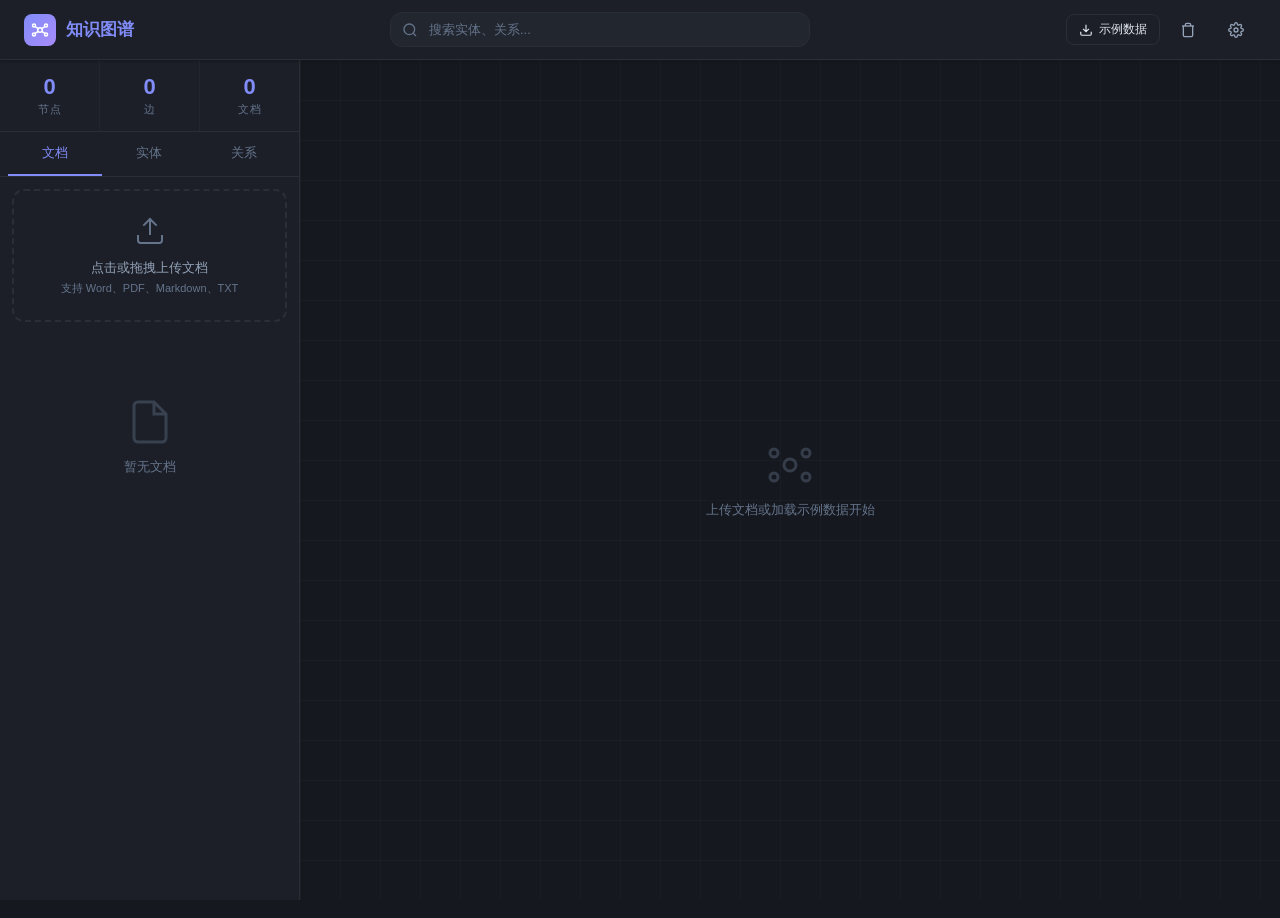
==== commit 4112c01f: "style: 浅化背景色、亮化连接线 - 背景色提亮（#0e1017 → #16181f） - 连接线颜色 #1e293b → #4a5568，宽度 1.5→2，透明度 0.7 - 箭头颜色 #334" ====
--- a/templates/index.html
+++ b/templates/index.html
@@ -8,12 +8,12 @@
 <style>
 *{margin:0;padding:0;box-sizing:border-box}
 :root{
-  --bg-primary:#13161d;
-  --bg-secondary:#0e1017;
-  --bg-tertiary:#181b24;
-  --bg-elevated:#1a1c24;
-  --border:#1e2128;
-  --border-subtle:#181b22;
+  --bg-primary:#1c1f28;
+  --bg-secondary:#16181f;
+  --bg-tertiary:#22262f;
+  --bg-elevated:#242830;
+  --border:#2a2e38;
+  --border-subtle:#22262e;
   --text-primary:#e2e8f0;
   --text-secondary:#94a3b8;
   --text-muted:#64748b;
@@ -118,10 +118,10 @@
 .doc-item{padding:12px;border:1px solid var(--border);border-radius:var(--radius-sm);margin-bottom:8px;cursor:pointer;transition:var(--transition)}
 .doc-item:hover{border-color:var(--accent);box-shadow:var(--shadow-sm)}
 .doc-item.active{border-color:var(--accent);background:var(--accent-light)}
-.doc-header{display:flex;align-items:center;justify-content:space-between;margin-bottom:6px}
-.doc-name{font-size:13px;font-weight:500;display:flex;align-items:center;gap:8px}
-.doc-name svg{color:var(--accent)}
-.doc-status{font-size:11px;padding:2px 8px;border-radius:4px}
+.doc-header{display:flex;align-items:flex-start;justify-content:space-between;gap:8px;margin-bottom:6px}
+.doc-name{font-size:13px;font-weight:500;display:flex;align-items:flex-start;gap:8px;flex:1;min-width:0;word-break:break-all;line-height:1.4}
+.doc-name svg{color:var(--accent);flex-shrink:0;margin-top:2px}
+.doc-status{font-size:11px;padding:2px 8px;border-radius:4px;flex-shrink:0;white-space:nowrap;align-self:flex-start}
 .doc-status.done{background:var(--green-light);color:var(--green)}
 .doc-status.processing{background:var(--yellow-light);color:var(--yellow)}
 .doc-status.pending{background:var(--bg-tertiary);color:var(--text-muted)}
@@ -695,6 +695,10 @@
       method: 'POST',
       body: formData
     });
+    if (!res.ok) {
+      const text = await res.text();
+      throw new Error(text || `HTTP ${res.status}`);
+    }
     return res.json();
   },
   async put(url, data) {
@@ -956,6 +960,8 @@
   
   currentReviewTask = null;
   closeModal('reviewModal');
+  
+  // 重新加载全部数据（默认全局视图：显示所有文档的实体）
   await loadData();
   await loadDocuments();
 }
@@ -1011,7 +1017,7 @@
     .attr('orient', 'auto')
     .append('path')
     .attr('d', 'M0,-4L10,0L0,4')
-    .attr('fill', '#334155');
+    .attr('fill', '#6b7280');
   
   // Node glow filter
   const filter = defs.append('filter')
@@ -1034,8 +1040,9 @@
     .data(filteredLinks)
     .join('path')
     .attr('fill', 'none')
-    .attr('stroke', '#1e293b')
-    .attr('stroke-width', d => Math.max(1.5, d.weight || 1.5))
+    .attr('stroke', '#4a5568')
+    .attr('stroke-width', d => Math.max(2, d.weight || 2))
+    .attr('opacity', 0.7)
     .attr('marker-end', 'url(#arrowhead)');
   
   // Link labels
@@ -1046,7 +1053,7 @@
     .join('text')
     .text(d => d.type)
     .attr('font-size', '10px')
-    .attr('fill', '#475569')
+    .attr('fill', '#9ca3af')
     .attr('text-anchor', 'middle')
     .attr('dy', -6)
     .style('pointer-events', 'none');
@@ -1103,13 +1110,13 @@
   // Simulation
   if (currentLayout === 'force') {
     simulation = d3.forceSimulation(filteredNodes)
-      .velocityDecay(0.4)
-      .force('link', d3.forceLink(filteredLinks).id(d => d.id).distance(180))
-      .force('charge', d3.forceManyBody().strength(-600).distanceMax(500))
-      .force('center', d3.forceCenter(container.clientWidth / 2, container.clientHeight / 2).strength(0.03))
-      .force('collision', d3.forceCollide().radius(60).strength(1))
-      .force('x', d3.forceX(container.clientWidth / 2).strength(0.005))
-      .force('y', d3.forceY(container.clientHeight / 2).strength(0.005));
+      .velocityDecay(0.35)
+      .force('link', d3.forceLink(filteredLinks).id(d => d.id).distance(220))
+      .force('charge', d3.forceManyBody().strength(-900).distanceMax(600))
+      .force('center', d3.forceCenter(container.clientWidth / 2, container.clientHeight / 2).strength(0.02))
+      .force('collision', d3.forceCollide().radius(70).strength(1))
+      .force('x', d3.forceX(container.clientWidth / 2).strength(0.003))
+      .force('y', d3.forceY(container.clientHeight / 2).strength(0.003));
     
     simulation.on('tick', () => {
       link.attr('d', d => {
@@ -1457,21 +1464,20 @@
 // Document Filter
 // ============================================================
 function toggleDocFilter(docId) {
-  // 单选模式：点击同一个文档取消筛选，点击不同文档切换
-  if (selectedDocs.length === 1 && selectedDocs[0] === docId) {
-    selectedDocs = [];
+  // 多选模式：点击切换该文档的选中/取消状态
+  const index = selectedDocs.indexOf(docId);
+  if (index === -1) {
+    selectedDocs.push(docId);
   } else {
-    selectedDocs = [docId];
+    selectedDocs.splice(index, 1);
   }
   
   updateDocumentList();
   updateFilterTags();
   renderGraph();
   
-  // 如果有筛选，自动缩放到该文档的节点
-  if (selectedDocs.length > 0) {
-    setTimeout(fitToNodes, 350);
-  }
+  // 如果有筛选，自动缩放到节点；没有则 fit 全部
+  setTimeout(fitToNodes, 350);
 }
 
 function updateFilterTags() {
@@ -1739,7 +1745,12 @@
 async function deleteDocument(docId) {
   if (confirm('确定删除此文档？')) {
     await API.del(`/api/documents/${docId}`);
+    // 清理选中状态
+    const idx = selectedDocs.indexOf(docId);
+    if (idx !== -1) selectedDocs.splice(idx, 1);
+    await loadData();
     await loadDocuments();
+    updateFilterTags();
   }
 }
 
